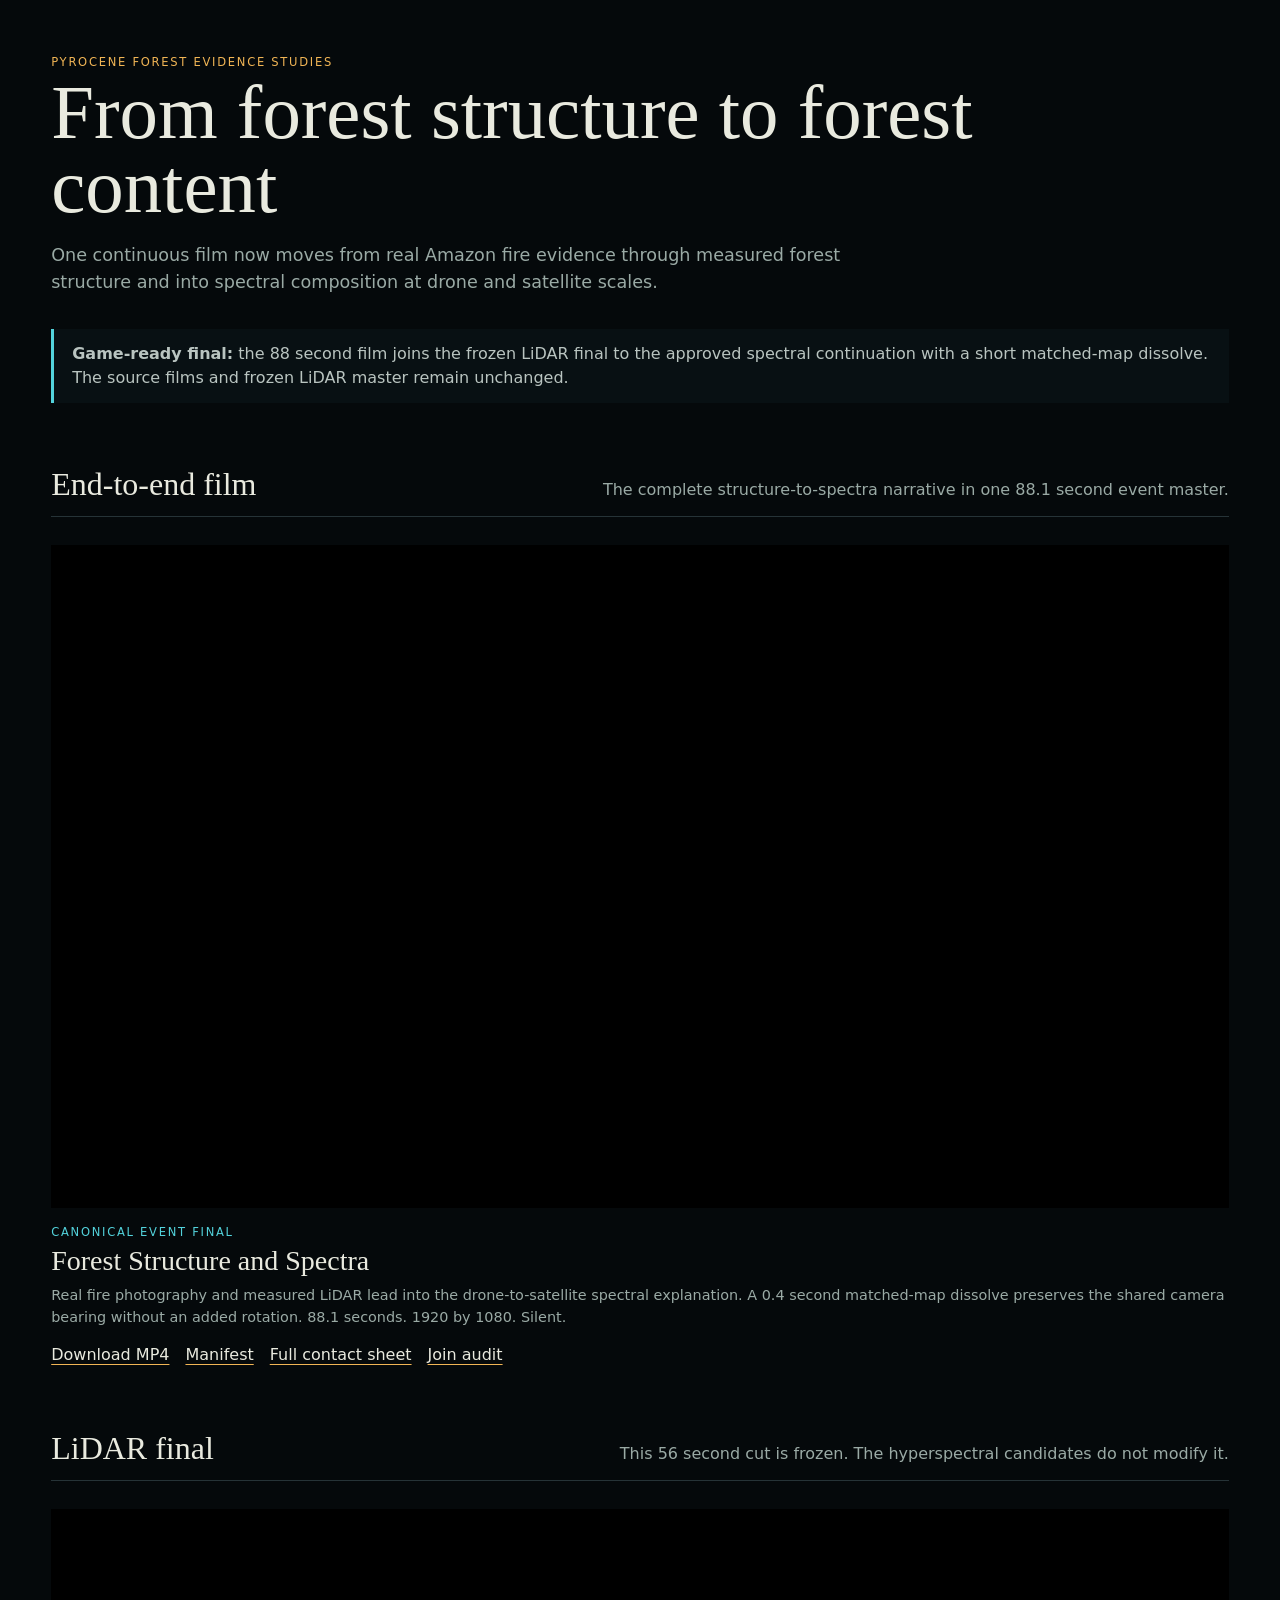
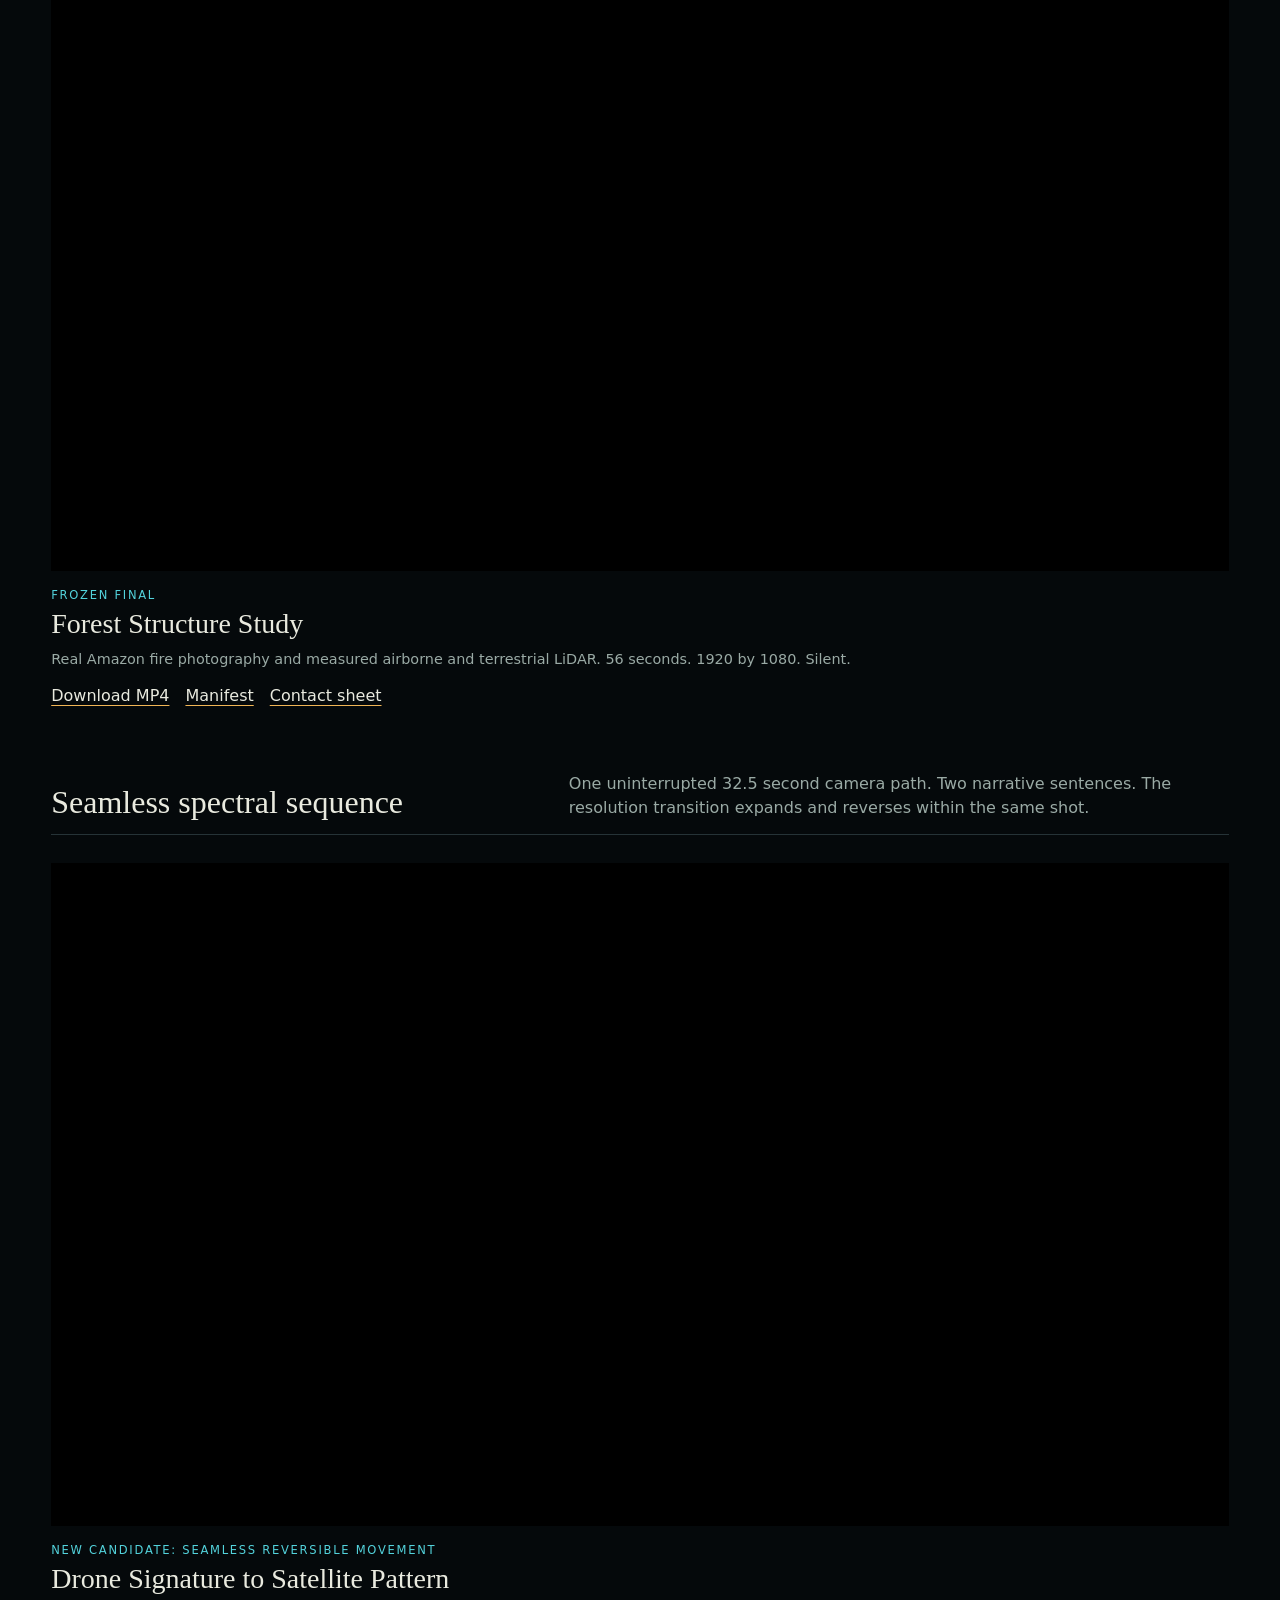
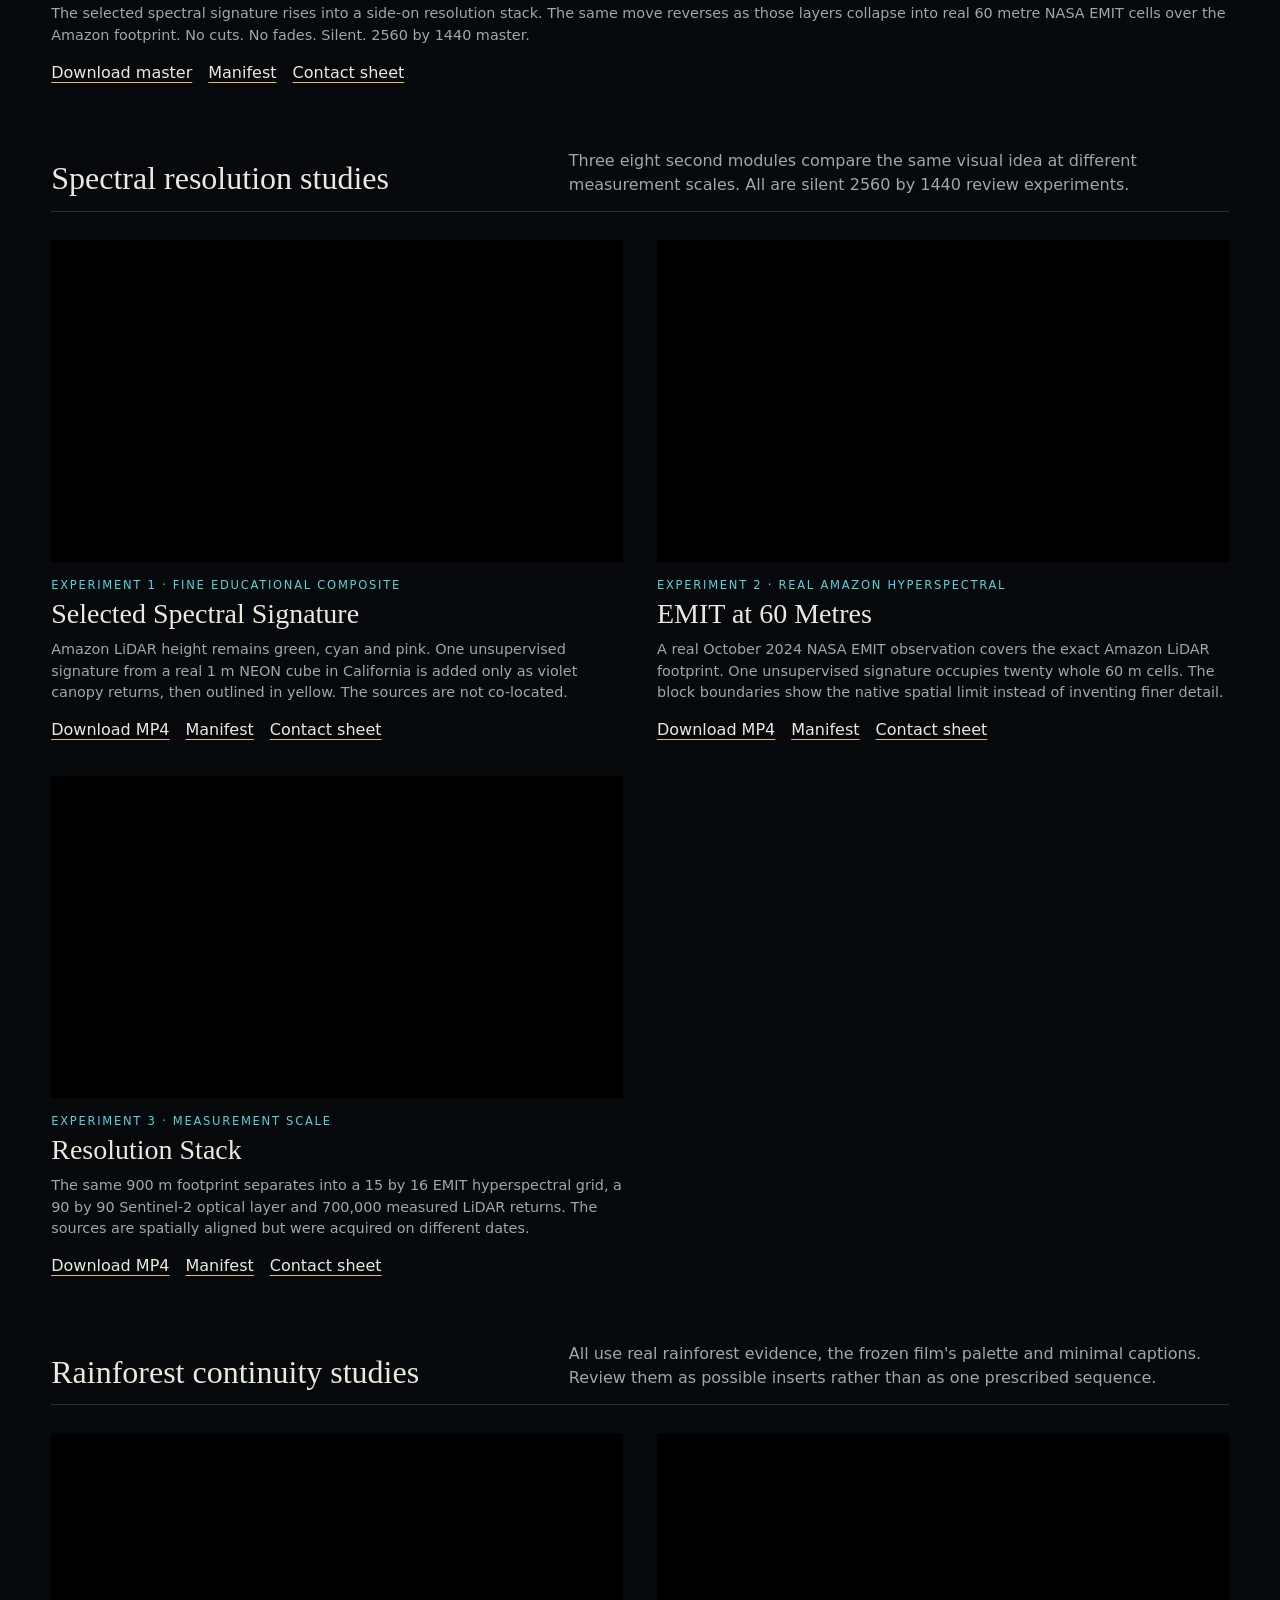
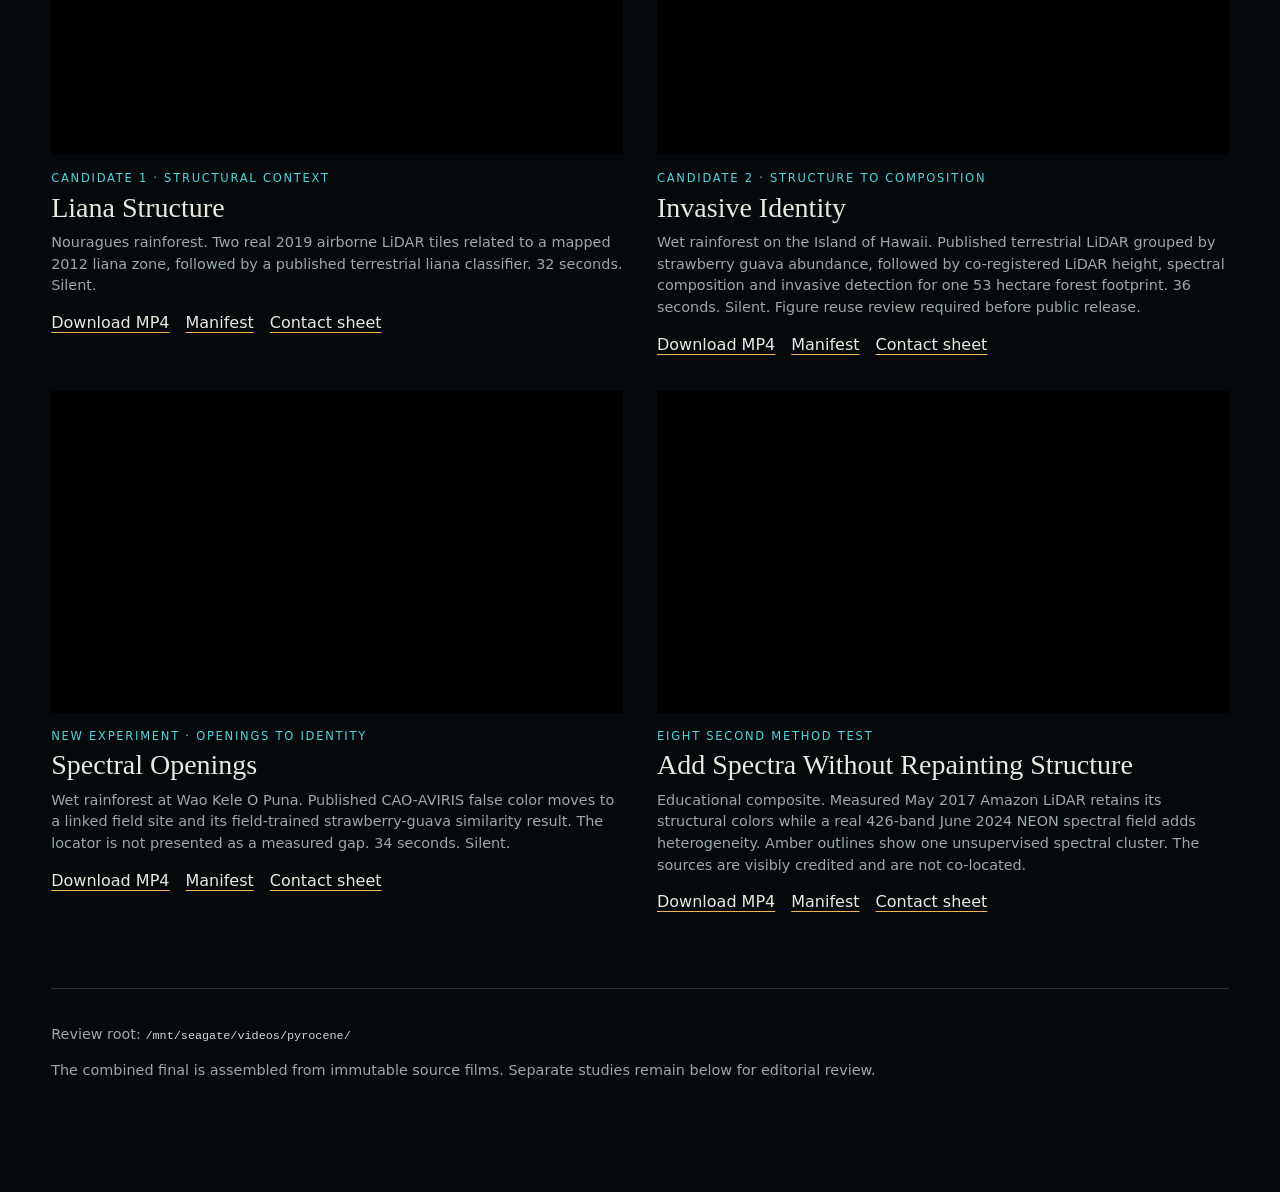
==== stage2/films/index.html @ 1b2e0196 "One script to start the evening, and make the trench an actual line Four things.  The fire lab dropd" ====
<!doctype html>
<html lang="en">
<head>
  <meta charset="utf-8">
  <meta name="viewport" content="width=device-width,initial-scale=1">
  <title>Pyrocene Forest Evidence Studies</title>
  <style>
    :root{color-scheme:dark;--ink:#05090b;--paper:#e9eadf;--muted:#9aaaa5;--cyan:#53d3dc;--amber:#f1b555;--line:#263337;--panel:#081013}
    *{box-sizing:border-box}body{margin:0;background:var(--ink);color:var(--paper);font:16px/1.5 system-ui,sans-serif}main{width:min(1440px,92vw);margin:0 auto;padding:54px 0 96px}
    .eyebrow,.label{font-size:.72rem;letter-spacing:.15em;text-transform:uppercase}.eyebrow{color:var(--amber)}.label{color:var(--cyan);margin-top:16px}
    h1{max-width:1000px;margin:.28rem 0 1rem;font:clamp(2.5rem,6vw,5.8rem)/.97 Georgia,serif;font-weight:400}.lede{max-width:850px;color:var(--muted);font-size:1.1rem}
    .notice{margin:34px 0 0;border-left:3px solid var(--cyan);padding:13px 18px;background:var(--panel);color:#b9c4c0}
    section{margin-top:64px}.section-head{display:flex;align-items:end;justify-content:space-between;gap:24px;border-bottom:1px solid var(--line);padding-bottom:14px}.section-head h2{margin:0;font:2rem/1.1 Georgia,serif;font-weight:400}.section-head p{max-width:660px;margin:0;color:var(--muted)}
    .films{display:grid;grid-template-columns:repeat(auto-fit,minmax(min(100%,390px),1fr));gap:34px;margin-top:28px}.film h3{font:1.75rem/1.1 Georgia,serif;font-weight:400;margin:.3rem 0}.film p{margin:.55rem 0}.meta{color:var(--muted);font-size:.9rem}
    video{display:block;width:100%;background:#000;aspect-ratio:16/9}.actions{display:flex;gap:16px;flex-wrap:wrap;margin-top:14px}a{color:var(--paper);text-decoration-color:var(--amber);text-underline-offset:4px}code{color:#cdd8d5;font-size:.82em;overflow-wrap:anywhere}
    footer{margin-top:74px;padding-top:20px;border-top:1px solid var(--line);color:var(--muted);font-size:.9rem}@media(max-width:720px){main{padding-top:30px}.section-head{display:block}.section-head p{margin-top:8px}}
  </style>
</head>
<body><main>
  <div class="eyebrow">Pyrocene forest evidence studies</div>
  <h1>From forest structure to forest content</h1>
  <p class="lede">One continuous film now moves from real Amazon fire evidence through measured forest structure and into spectral composition at drone and satellite scales.</p>
  <div class="notice"><strong>Game-ready final:</strong> the 88 second film joins the frozen LiDAR final to the approved spectral continuation with a short matched-map dissolve. The source films and frozen LiDAR master remain unchanged.</div>

  <section>
    <div class="section-head"><h2>End-to-end film</h2><p>The complete structure-to-spectra narrative in one 88.1 second event master.</p></div>
    <div class="films">
      <article class="film">
        <video controls preload="metadata" poster="qa/combined-v1/poster.jpg"><source src="final/pyrocene-forest-structure-and-spectra-v1.mp4" type="video/mp4"></video>
        <div class="label">Canonical event final</div>
        <h3>Forest Structure and Spectra</h3>
        <p class="meta">Real fire photography and measured LiDAR lead into the drone-to-satellite spectral explanation. A 0.4 second matched-map dissolve preserves the shared camera bearing without an added rotation. 88.1 seconds. 1920 by 1080. Silent.</p>
        <div class="actions"><a href="final/pyrocene-forest-structure-and-spectra-v1.mp4" download>Download MP4</a><a href="final/pyrocene-forest-structure-and-spectra-v1.manifest.json">Manifest</a><a href="qa/combined-v1/contact.png">Full contact sheet</a><a href="qa/combined-v1/join-contact.png">Join audit</a></div>
      </article>
    </div>
  </section>

  <section>
    <div class="section-head"><h2>LiDAR final</h2><p>This 56 second cut is frozen. The hyperspectral candidates do not modify it.</p></div>
    <div class="films">
      <article class="film">
        <video controls preload="metadata" poster="lidar/qa/single-frames/00-00-38.png"><source src="lidar/final/forest-structure-single-v1.mp4" type="video/mp4"></video>
        <div class="label">Frozen final</div>
        <h3>Forest Structure Study</h3>
        <p class="meta">Real Amazon fire photography and measured airborne and terrestrial LiDAR. 56 seconds. 1920 by 1080. Silent.</p>
        <div class="actions"><a href="lidar/final/forest-structure-single-v1.mp4" download>Download MP4</a><a href="lidar/final/forest-structure-single-v1.manifest.json">Manifest</a><a href="lidar/qa/single-contact-full.jpg">Contact sheet</a></div>
      </article>
    </div>
  </section>

  <section>
    <div class="section-head"><h2>Seamless spectral sequence</h2><p>One uninterrupted 32.5 second camera path. Two narrative sentences. The resolution transition expands and reverses within the same shot.</p></div>
    <div class="films">
      <article class="film">
        <video controls preload="metadata" poster="rainforest-continuity/qa/spectral-seamless/poster-v1.jpg"><source src="rainforest-continuity/review/amazon-spectral-seamless-v1-1080p.mp4" type="video/mp4"></video>
        <div class="label">New candidate: seamless reversible movement</div>
        <h3>Drone Signature to Satellite Pattern</h3>
        <p class="meta">The selected spectral signature rises into a side-on resolution stack. The same move reverses as those layers collapse into real 60 metre NASA EMIT cells over the Amazon footprint. No cuts. No fades. Silent. 2560 by 1440 master.</p>
        <div class="actions"><a href="rainforest-continuity/experiments/amazon-spectral-seamless-v1.mp4" download>Download master</a><a href="rainforest-continuity/experiments/amazon-spectral-seamless-v1.manifest.json">Manifest</a><a href="rainforest-continuity/qa/spectral-seamless/contact-v1.png">Contact sheet</a></div>
      </article>
    </div>
  </section>

  <section>
    <div class="section-head"><h2>Spectral resolution studies</h2><p>Three eight second modules compare the same visual idea at different measurement scales. All are silent 2560 by 1440 review experiments.</p></div>
    <div class="films">
      <article class="film">
        <video controls preload="metadata" poster="rainforest-continuity/qa/spectral-resolution-full/amazon-neon-selected-signature-v2-6.5.png"><source src="rainforest-continuity/review/amazon-neon-selected-signature-v2-1080p.mp4" type="video/mp4"></video>
        <div class="label">Experiment 1 · fine educational composite</div>
        <h3>Selected Spectral Signature</h3>
        <p class="meta">Amazon LiDAR height remains green, cyan and pink. One unsupervised signature from a real 1 m NEON cube in California is added only as violet canopy returns, then outlined in yellow. The sources are not co-located.</p>
        <div class="actions"><a href="rainforest-continuity/experiments/amazon-neon-selected-signature-v2.mp4" download>Download MP4</a><a href="rainforest-continuity/experiments/amazon-neon-selected-signature-v2.manifest.json">Manifest</a><a href="rainforest-continuity/qa/spectral-resolution-full/amazon-neon-selected-signature-v2-contact.jpg">Contact sheet</a></div>
      </article>
      <article class="film">
        <video controls preload="metadata" poster="rainforest-continuity/qa/spectral-resolution-full/amazon-emit-60m-signature-v1-6.5.png"><source src="rainforest-continuity/review/amazon-emit-60m-signature-v1-1080p.mp4" type="video/mp4"></video>
        <div class="label">Experiment 2 · real Amazon hyperspectral</div>
        <h3>EMIT at 60 Metres</h3>
        <p class="meta">A real October 2024 NASA EMIT observation covers the exact Amazon LiDAR footprint. One unsupervised signature occupies twenty whole 60 m cells. The block boundaries show the native spatial limit instead of inventing finer detail.</p>
        <div class="actions"><a href="rainforest-continuity/experiments/amazon-emit-60m-signature-v1.mp4" download>Download MP4</a><a href="rainforest-continuity/experiments/amazon-emit-60m-signature-v1.manifest.json">Manifest</a><a href="rainforest-continuity/qa/spectral-resolution-full/amazon-emit-60m-signature-v1-contact.jpg">Contact sheet</a></div>
      </article>
      <article class="film">
        <video controls preload="metadata" poster="rainforest-continuity/qa/spectral-resolution-full/amazon-resolution-stack-v1-6.5.png"><source src="rainforest-continuity/review/amazon-resolution-stack-v1-1080p.mp4" type="video/mp4"></video>
        <div class="label">Experiment 3 · measurement scale</div>
        <h3>Resolution Stack</h3>
        <p class="meta">The same 900 m footprint separates into a 15 by 16 EMIT hyperspectral grid, a 90 by 90 Sentinel-2 optical layer and 700,000 measured LiDAR returns. The sources are spatially aligned but were acquired on different dates.</p>
        <div class="actions"><a href="rainforest-continuity/experiments/amazon-resolution-stack-v1.mp4" download>Download MP4</a><a href="rainforest-continuity/experiments/amazon-resolution-stack-v1.manifest.json">Manifest</a><a href="rainforest-continuity/qa/spectral-resolution-full/amazon-resolution-stack-v1-contact.jpg">Contact sheet</a></div>
      </article>
    </div>
  </section>

  <section>
    <div class="section-head"><h2>Rainforest continuity studies</h2><p>All use real rainforest evidence, the frozen film's palette and minimal captions. Review them as possible inserts rather than as one prescribed sequence.</p></div>
    <div class="films">
      <article class="film">
        <video controls preload="metadata" poster="rainforest-continuity/qa/full/liana-structure-poster.jpg"><source src="rainforest-continuity/candidates/liana-structure.mp4" type="video/mp4"></video>
        <div class="label">Candidate 1 · structural context</div>
        <h3>Liana Structure</h3>
        <p class="meta">Nouragues rainforest. Two real 2019 airborne LiDAR tiles related to a mapped 2012 liana zone, followed by a published terrestrial liana classifier. 32 seconds. Silent.</p>
        <div class="actions"><a href="rainforest-continuity/candidates/liana-structure.mp4" download>Download MP4</a><a href="rainforest-continuity/candidates/liana-structure.manifest.json">Manifest</a><a href="rainforest-continuity/qa/full/liana-structure-contact.jpg">Contact sheet</a></div>
      </article>
      <article class="film">
        <video controls preload="metadata" poster="rainforest-continuity/qa/full/invasive-identity-poster.jpg"><source src="rainforest-continuity/candidates/invasive-identity.mp4" type="video/mp4"></video>
        <div class="label">Candidate 2 · structure to composition</div>
        <h3>Invasive Identity</h3>
        <p class="meta">Wet rainforest on the Island of Hawaii. Published terrestrial LiDAR grouped by strawberry guava abundance, followed by co-registered LiDAR height, spectral composition and invasive detection for one 53 hectare forest footprint. 36 seconds. Silent. Figure reuse review required before public release.</p>
        <div class="actions"><a href="rainforest-continuity/candidates/invasive-identity.mp4" download>Download MP4</a><a href="rainforest-continuity/candidates/invasive-identity.manifest.json">Manifest</a><a href="rainforest-continuity/qa/full/invasive-identity-contact.jpg">Contact sheet</a></div>
      </article>
      <article class="film">
        <video controls preload="metadata" poster="rainforest-continuity/qa/spectral-openings-full/poster.jpg"><source src="rainforest-continuity/experiments/spectral-openings-v1.mp4" type="video/mp4"></video>
        <div class="label">New experiment · openings to identity</div>
        <h3>Spectral Openings</h3>
        <p class="meta">Wet rainforest at Wao Kele O Puna. Published CAO-AVIRIS false color moves to a linked field site and its field-trained strawberry-guava similarity result. The locator is not presented as a measured gap. 34 seconds. Silent.</p>
        <div class="actions"><a href="rainforest-continuity/experiments/spectral-openings-v1.mp4" download>Download MP4</a><a href="rainforest-continuity/experiments/spectral-openings-v1.manifest.json">Manifest</a><a href="rainforest-continuity/qa/spectral-openings-full/contact.jpg">Contact sheet</a></div>
      </article>
      <article class="film">
        <video controls preload="metadata" poster="rainforest-continuity/qa/amazon-neon-spectral-overlay-v1/frame-7.2.jpg"><source src="rainforest-continuity/experiments/amazon-neon-spectral-overlay-snippet-v1.mp4" type="video/mp4"></video>
        <div class="label">Eight second method test</div>
        <h3>Add Spectra Without Repainting Structure</h3>
        <p class="meta">Educational composite. Measured May 2017 Amazon LiDAR retains its structural colors while a real 426-band June 2024 NEON spectral field adds heterogeneity. Amber outlines show one unsupervised spectral cluster. The sources are visibly credited and are not co-located.</p>
        <div class="actions"><a href="rainforest-continuity/experiments/amazon-neon-spectral-overlay-snippet-v1.mp4" download>Download MP4</a><a href="rainforest-continuity/experiments/amazon-neon-spectral-overlay-snippet-v1.manifest.json">Manifest</a><a href="rainforest-continuity/qa/amazon-neon-spectral-overlay-v1/contact.jpg">Contact sheet</a></div>
      </article>
    </div>
  </section>

  <footer><p>Review root: <code>/mnt/seagate/videos/pyrocene/</code></p><p>The combined final is assembled from immutable source films. Separate studies remain below for editorial review.</p></footer>
</main></body>
</html>
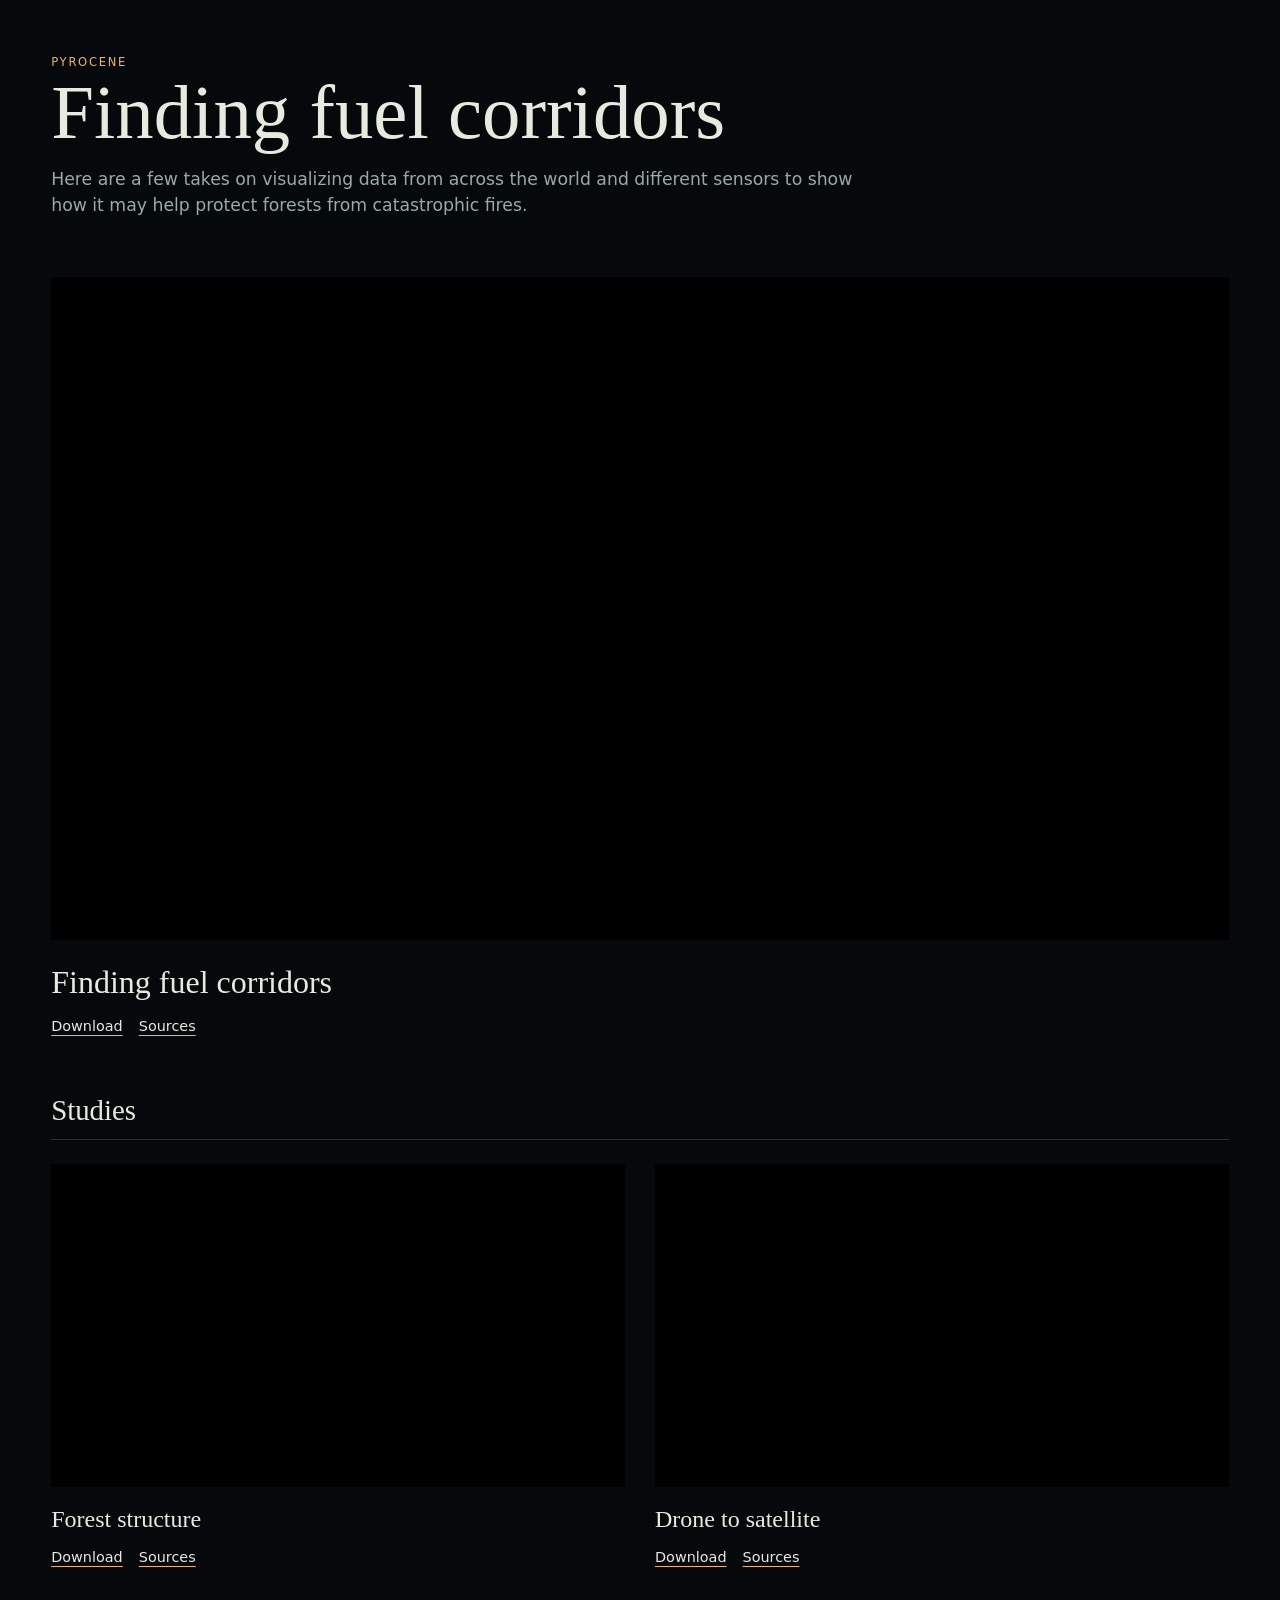
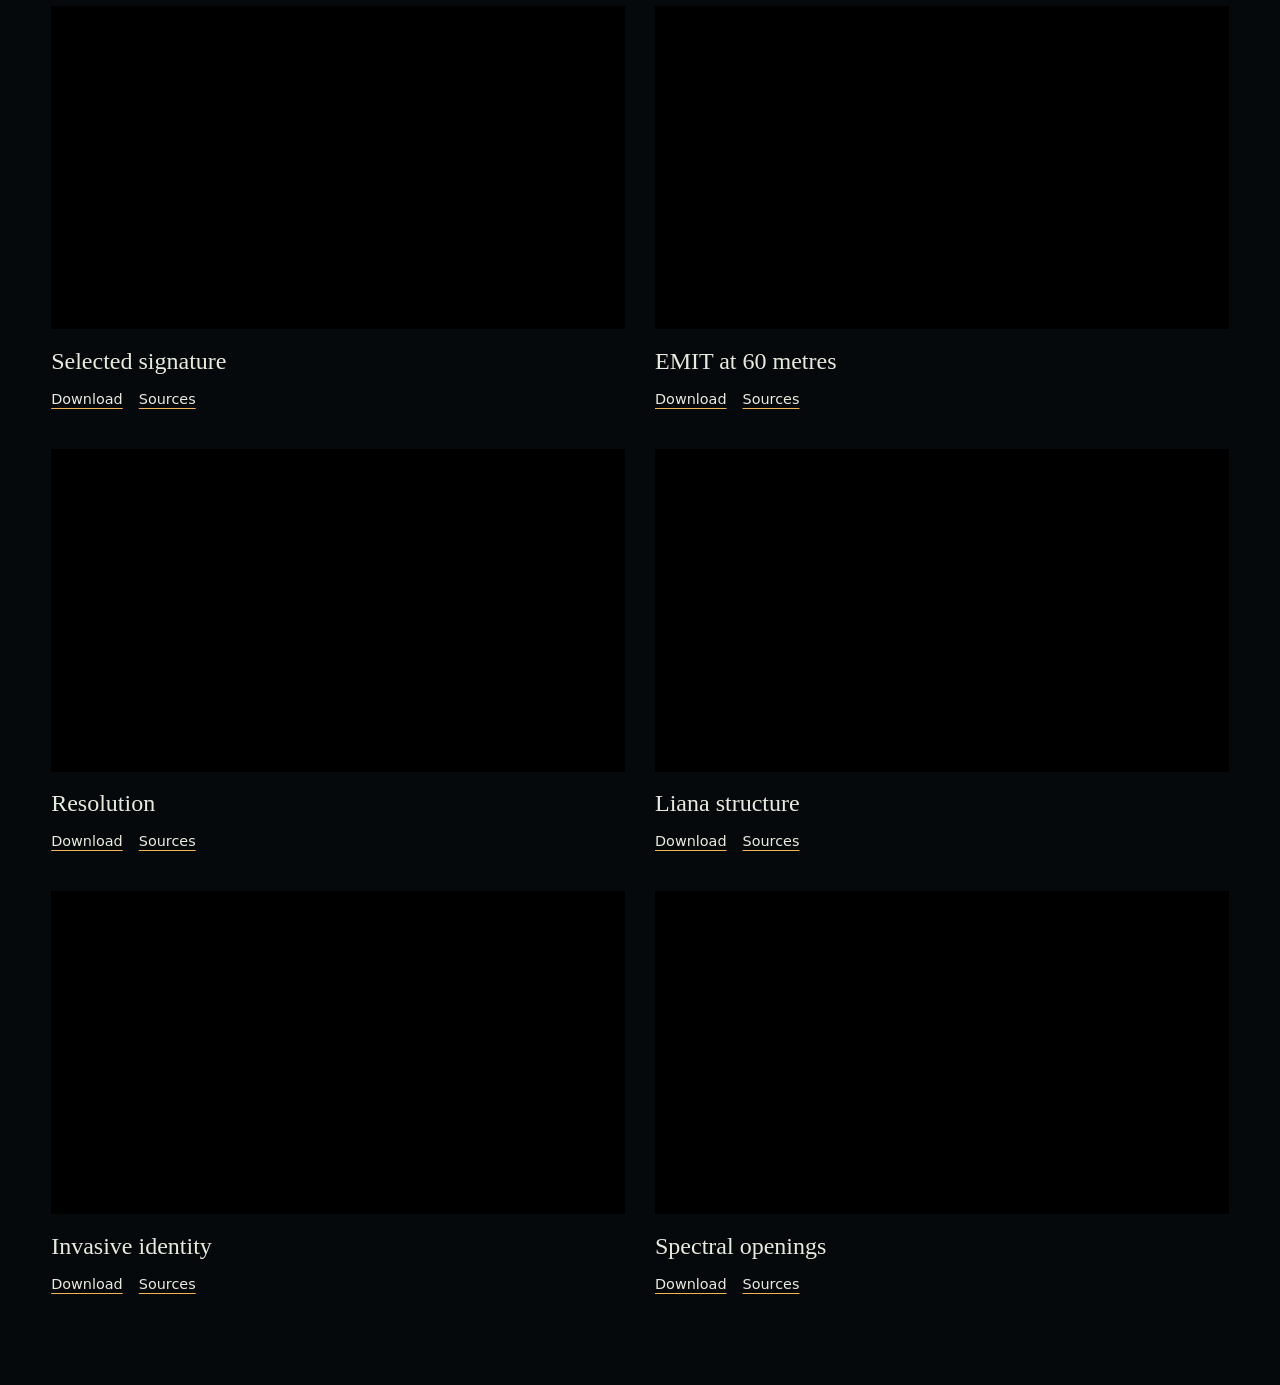
==== commit 239e111b: "stage2: simplify served film gallery" ====
--- a/stage2/films/index.html
+++ b/stage2/films/index.html
@@ -3,125 +3,71 @@
 <head>
   <meta charset="utf-8">
   <meta name="viewport" content="width=device-width,initial-scale=1">
-  <title>Pyrocene Forest Evidence Studies</title>
+  <title>Finding fuel corridors</title>
   <style>
-    :root{color-scheme:dark;--ink:#05090b;--paper:#e9eadf;--muted:#9aaaa5;--cyan:#53d3dc;--amber:#f1b555;--line:#263337;--panel:#081013}
-    *{box-sizing:border-box}body{margin:0;background:var(--ink);color:var(--paper);font:16px/1.5 system-ui,sans-serif}main{width:min(1440px,92vw);margin:0 auto;padding:54px 0 96px}
-    .eyebrow,.label{font-size:.72rem;letter-spacing:.15em;text-transform:uppercase}.eyebrow{color:var(--amber)}.label{color:var(--cyan);margin-top:16px}
-    h1{max-width:1000px;margin:.28rem 0 1rem;font:clamp(2.5rem,6vw,5.8rem)/.97 Georgia,serif;font-weight:400}.lede{max-width:850px;color:var(--muted);font-size:1.1rem}
-    .notice{margin:34px 0 0;border-left:3px solid var(--cyan);padding:13px 18px;background:var(--panel);color:#b9c4c0}
-    section{margin-top:64px}.section-head{display:flex;align-items:end;justify-content:space-between;gap:24px;border-bottom:1px solid var(--line);padding-bottom:14px}.section-head h2{margin:0;font:2rem/1.1 Georgia,serif;font-weight:400}.section-head p{max-width:660px;margin:0;color:var(--muted)}
-    .films{display:grid;grid-template-columns:repeat(auto-fit,minmax(min(100%,390px),1fr));gap:34px;margin-top:28px}.film h3{font:1.75rem/1.1 Georgia,serif;font-weight:400;margin:.3rem 0}.film p{margin:.55rem 0}.meta{color:var(--muted);font-size:.9rem}
-    video{display:block;width:100%;background:#000;aspect-ratio:16/9}.actions{display:flex;gap:16px;flex-wrap:wrap;margin-top:14px}a{color:var(--paper);text-decoration-color:var(--amber);text-underline-offset:4px}code{color:#cdd8d5;font-size:.82em;overflow-wrap:anywhere}
-    footer{margin-top:74px;padding-top:20px;border-top:1px solid var(--line);color:var(--muted);font-size:.9rem}@media(max-width:720px){main{padding-top:30px}.section-head{display:block}.section-head p{margin-top:8px}}
+    :root{color-scheme:dark;--ink:#05090b;--paper:#e9eadf;--muted:#9aaaa5;--amber:#f1b555;--line:#263337}
+    *{box-sizing:border-box}body{margin:0;background:var(--ink);color:var(--paper);font:16px/1.5 system-ui,sans-serif}main{width:min(1440px,92vw);margin:0 auto;padding:54px 0 90px}
+    .eyebrow{color:var(--amber);font-size:.72rem;letter-spacing:.15em;text-transform:uppercase}h1{max-width:1000px;margin:.28rem 0 1rem;font:clamp(2.5rem,6vw,5.8rem)/.97 Georgia,serif;font-weight:400}.lede{max-width:820px;color:var(--muted);font-size:1.08rem}
+    section{margin-top:58px}.hero h2,.study h3{font-family:Georgia,serif;font-weight:400}.hero h2{font-size:2rem;margin:18px 0 0}.studies{display:grid;grid-template-columns:repeat(auto-fit,minmax(min(100%,390px),1fr));gap:38px 30px;margin-top:24px}.study h3{font-size:1.5rem;margin:14px 0 0}.section-title{border-bottom:1px solid var(--line);padding-bottom:12px;font:400 1.8rem/1.1 Georgia,serif}
+    video{display:block;width:100%;background:#000;aspect-ratio:16/9}.actions{display:flex;gap:16px;flex-wrap:wrap;margin-top:10px;font-size:.9rem}a{color:var(--paper);text-decoration-color:var(--amber);text-underline-offset:4px}
+    @media(max-width:720px){main{padding-top:30px}}
   </style>
 </head>
 <body><main>
-  <div class="eyebrow">Pyrocene forest evidence studies</div>
-  <h1>From forest structure to forest content</h1>
-  <p class="lede">One continuous film now moves from real Amazon fire evidence through measured forest structure and into spectral composition at drone and satellite scales.</p>
-  <div class="notice"><strong>Game-ready final:</strong> the 88 second film joins the frozen LiDAR final to the approved spectral continuation with a short matched-map dissolve. The source films and frozen LiDAR master remain unchanged.</div>
+  <div class="eyebrow">Pyrocene</div>
+  <h1>Finding fuel corridors</h1>
+  <p class="lede">Here are a few takes on visualizing data from across the world and different sensors to show how it may help protect forests from catastrophic fires.</p>
+
+  <section class="hero">
+    <video controls preload="metadata" poster="qa/finding-fuel-corridors-v2/poster.jpg"><source src="final/finding-fuel-corridors-v2.mp4" type="video/mp4"></video>
+    <h2>Finding fuel corridors</h2>
+    <div class="actions"><a href="final/finding-fuel-corridors-v2.mp4" download>Download</a><a href="final/finding-fuel-corridors-v2.manifest.json">Sources</a></div>
+  </section>
 
   <section>
-    <div class="section-head"><h2>End-to-end film</h2><p>The complete structure-to-spectra narrative in one 88.1 second event master.</p></div>
-    <div class="films">
-      <article class="film">
-        <video controls preload="metadata" poster="qa/combined-v1/poster.jpg"><source src="final/pyrocene-forest-structure-and-spectra-v1.mp4" type="video/mp4"></video>
-        <div class="label">Canonical event final</div>
-        <h3>Forest Structure and Spectra</h3>
-        <p class="meta">Real fire photography and measured LiDAR lead into the drone-to-satellite spectral explanation. A 0.4 second matched-map dissolve preserves the shared camera bearing without an added rotation. 88.1 seconds. 1920 by 1080. Silent.</p>
-        <div class="actions"><a href="final/pyrocene-forest-structure-and-spectra-v1.mp4" download>Download MP4</a><a href="final/pyrocene-forest-structure-and-spectra-v1.manifest.json">Manifest</a><a href="qa/combined-v1/contact.png">Full contact sheet</a><a href="qa/combined-v1/join-contact.png">Join audit</a></div>
+    <div class="section-title">Studies</div>
+    <div class="studies">
+      <article class="study">
+        <video controls preload="metadata" poster="lidar/qa/single-frames/00-00-38.png"><source src="lidar/final/forest-structure-single-v1.mp4" type="video/mp4"></video>
+        <h3>Forest structure</h3>
+        <div class="actions"><a href="lidar/final/forest-structure-single-v1.mp4" download>Download</a><a href="lidar/final/forest-structure-single-v1.manifest.json">Sources</a></div>
+      </article>
+      <article class="study">
+        <video controls preload="metadata" poster="rainforest-continuity/qa/spectral-seamless/poster-v1.jpg"><source src="rainforest-continuity/review/amazon-spectral-seamless-v1-1080p.mp4" type="video/mp4"></video>
+        <h3>Drone to satellite</h3>
+        <div class="actions"><a href="rainforest-continuity/experiments/amazon-spectral-seamless-v1.mp4" download>Download</a><a href="rainforest-continuity/experiments/amazon-spectral-seamless-v1.manifest.json">Sources</a></div>
+      </article>
+      <article class="study">
+        <video controls preload="metadata" poster="rainforest-continuity/qa/spectral-resolution-full/amazon-neon-selected-signature-v2-6.5.png"><source src="rainforest-continuity/review/amazon-neon-selected-signature-v2-1080p.mp4" type="video/mp4"></video>
+        <h3>Selected signature</h3>
+        <div class="actions"><a href="rainforest-continuity/experiments/amazon-neon-selected-signature-v2.mp4" download>Download</a><a href="rainforest-continuity/experiments/amazon-neon-selected-signature-v2.manifest.json">Sources</a></div>
+      </article>
+      <article class="study">
+        <video controls preload="metadata" poster="rainforest-continuity/qa/spectral-resolution-full/amazon-emit-60m-signature-v1-6.5.png"><source src="rainforest-continuity/review/amazon-emit-60m-signature-v1-1080p.mp4" type="video/mp4"></video>
+        <h3>EMIT at 60 metres</h3>
+        <div class="actions"><a href="rainforest-continuity/experiments/amazon-emit-60m-signature-v1.mp4" download>Download</a><a href="rainforest-continuity/experiments/amazon-emit-60m-signature-v1.manifest.json">Sources</a></div>
+      </article>
+      <article class="study">
+        <video controls preload="metadata" poster="rainforest-continuity/qa/spectral-resolution-full/amazon-resolution-stack-v1-6.5.png"><source src="rainforest-continuity/review/amazon-resolution-stack-v1-1080p.mp4" type="video/mp4"></video>
+        <h3>Resolution</h3>
+        <div class="actions"><a href="rainforest-continuity/experiments/amazon-resolution-stack-v1.mp4" download>Download</a><a href="rainforest-continuity/experiments/amazon-resolution-stack-v1.manifest.json">Sources</a></div>
+      </article>
+      <article class="study">
+        <video controls preload="metadata" poster="rainforest-continuity/qa/full/liana-structure-poster.jpg"><source src="rainforest-continuity/candidates/liana-structure.mp4" type="video/mp4"></video>
+        <h3>Liana structure</h3>
+        <div class="actions"><a href="rainforest-continuity/candidates/liana-structure.mp4" download>Download</a><a href="rainforest-continuity/candidates/liana-structure.manifest.json">Sources</a></div>
+      </article>
+      <article class="study">
+        <video controls preload="metadata" poster="rainforest-continuity/qa/full/invasive-identity-poster.jpg"><source src="rainforest-continuity/candidates/invasive-identity.mp4" type="video/mp4"></video>
+        <h3>Invasive identity</h3>
+        <div class="actions"><a href="rainforest-continuity/candidates/invasive-identity.mp4" download>Download</a><a href="rainforest-continuity/candidates/invasive-identity.manifest.json">Sources</a></div>
+      </article>
+      <article class="study">
+        <video controls preload="metadata" poster="rainforest-continuity/qa/spectral-openings-full/poster.jpg"><source src="rainforest-continuity/experiments/spectral-openings-v1.mp4" type="video/mp4"></video>
+        <h3>Spectral openings</h3>
+        <div class="actions"><a href="rainforest-continuity/experiments/spectral-openings-v1.mp4" download>Download</a><a href="rainforest-continuity/experiments/spectral-openings-v1.manifest.json">Sources</a></div>
       </article>
     </div>
   </section>
-
-  <section>
-    <div class="section-head"><h2>LiDAR final</h2><p>This 56 second cut is frozen. The hyperspectral candidates do not modify it.</p></div>
-    <div class="films">
-      <article class="film">
-        <video controls preload="metadata" poster="lidar/qa/single-frames/00-00-38.png"><source src="lidar/final/forest-structure-single-v1.mp4" type="video/mp4"></video>
-        <div class="label">Frozen final</div>
-        <h3>Forest Structure Study</h3>
-        <p class="meta">Real Amazon fire photography and measured airborne and terrestrial LiDAR. 56 seconds. 1920 by 1080. Silent.</p>
-        <div class="actions"><a href="lidar/final/forest-structure-single-v1.mp4" download>Download MP4</a><a href="lidar/final/forest-structure-single-v1.manifest.json">Manifest</a><a href="lidar/qa/single-contact-full.jpg">Contact sheet</a></div>
-      </article>
-    </div>
-  </section>
-
-  <section>
-    <div class="section-head"><h2>Seamless spectral sequence</h2><p>One uninterrupted 32.5 second camera path. Two narrative sentences. The resolution transition expands and reverses within the same shot.</p></div>
-    <div class="films">
-      <article class="film">
-        <video controls preload="metadata" poster="rainforest-continuity/qa/spectral-seamless/poster-v1.jpg"><source src="rainforest-continuity/review/amazon-spectral-seamless-v1-1080p.mp4" type="video/mp4"></video>
-        <div class="label">New candidate: seamless reversible movement</div>
-        <h3>Drone Signature to Satellite Pattern</h3>
-        <p class="meta">The selected spectral signature rises into a side-on resolution stack. The same move reverses as those layers collapse into real 60 metre NASA EMIT cells over the Amazon footprint. No cuts. No fades. Silent. 2560 by 1440 master.</p>
-        <div class="actions"><a href="rainforest-continuity/experiments/amazon-spectral-seamless-v1.mp4" download>Download master</a><a href="rainforest-continuity/experiments/amazon-spectral-seamless-v1.manifest.json">Manifest</a><a href="rainforest-continuity/qa/spectral-seamless/contact-v1.png">Contact sheet</a></div>
-      </article>
-    </div>
-  </section>
-
-  <section>
-    <div class="section-head"><h2>Spectral resolution studies</h2><p>Three eight second modules compare the same visual idea at different measurement scales. All are silent 2560 by 1440 review experiments.</p></div>
-    <div class="films">
-      <article class="film">
-        <video controls preload="metadata" poster="rainforest-continuity/qa/spectral-resolution-full/amazon-neon-selected-signature-v2-6.5.png"><source src="rainforest-continuity/review/amazon-neon-selected-signature-v2-1080p.mp4" type="video/mp4"></video>
-        <div class="label">Experiment 1 · fine educational composite</div>
-        <h3>Selected Spectral Signature</h3>
-        <p class="meta">Amazon LiDAR height remains green, cyan and pink. One unsupervised signature from a real 1 m NEON cube in California is added only as violet canopy returns, then outlined in yellow. The sources are not co-located.</p>
-        <div class="actions"><a href="rainforest-continuity/experiments/amazon-neon-selected-signature-v2.mp4" download>Download MP4</a><a href="rainforest-continuity/experiments/amazon-neon-selected-signature-v2.manifest.json">Manifest</a><a href="rainforest-continuity/qa/spectral-resolution-full/amazon-neon-selected-signature-v2-contact.jpg">Contact sheet</a></div>
-      </article>
-      <article class="film">
-        <video controls preload="metadata" poster="rainforest-continuity/qa/spectral-resolution-full/amazon-emit-60m-signature-v1-6.5.png"><source src="rainforest-continuity/review/amazon-emit-60m-signature-v1-1080p.mp4" type="video/mp4"></video>
-        <div class="label">Experiment 2 · real Amazon hyperspectral</div>
-        <h3>EMIT at 60 Metres</h3>
-        <p class="meta">A real October 2024 NASA EMIT observation covers the exact Amazon LiDAR footprint. One unsupervised signature occupies twenty whole 60 m cells. The block boundaries show the native spatial limit instead of inventing finer detail.</p>
-        <div class="actions"><a href="rainforest-continuity/experiments/amazon-emit-60m-signature-v1.mp4" download>Download MP4</a><a href="rainforest-continuity/experiments/amazon-emit-60m-signature-v1.manifest.json">Manifest</a><a href="rainforest-continuity/qa/spectral-resolution-full/amazon-emit-60m-signature-v1-contact.jpg">Contact sheet</a></div>
-      </article>
-      <article class="film">
-        <video controls preload="metadata" poster="rainforest-continuity/qa/spectral-resolution-full/amazon-resolution-stack-v1-6.5.png"><source src="rainforest-continuity/review/amazon-resolution-stack-v1-1080p.mp4" type="video/mp4"></video>
-        <div class="label">Experiment 3 · measurement scale</div>
-        <h3>Resolution Stack</h3>
-        <p class="meta">The same 900 m footprint separates into a 15 by 16 EMIT hyperspectral grid, a 90 by 90 Sentinel-2 optical layer and 700,000 measured LiDAR returns. The sources are spatially aligned but were acquired on different dates.</p>
-        <div class="actions"><a href="rainforest-continuity/experiments/amazon-resolution-stack-v1.mp4" download>Download MP4</a><a href="rainforest-continuity/experiments/amazon-resolution-stack-v1.manifest.json">Manifest</a><a href="rainforest-continuity/qa/spectral-resolution-full/amazon-resolution-stack-v1-contact.jpg">Contact sheet</a></div>
-      </article>
-    </div>
-  </section>
-
-  <section>
-    <div class="section-head"><h2>Rainforest continuity studies</h2><p>All use real rainforest evidence, the frozen film's palette and minimal captions. Review them as possible inserts rather than as one prescribed sequence.</p></div>
-    <div class="films">
-      <article class="film">
-        <video controls preload="metadata" poster="rainforest-continuity/qa/full/liana-structure-poster.jpg"><source src="rainforest-continuity/candidates/liana-structure.mp4" type="video/mp4"></video>
-        <div class="label">Candidate 1 · structural context</div>
-        <h3>Liana Structure</h3>
-        <p class="meta">Nouragues rainforest. Two real 2019 airborne LiDAR tiles related to a mapped 2012 liana zone, followed by a published terrestrial liana classifier. 32 seconds. Silent.</p>
-        <div class="actions"><a href="rainforest-continuity/candidates/liana-structure.mp4" download>Download MP4</a><a href="rainforest-continuity/candidates/liana-structure.manifest.json">Manifest</a><a href="rainforest-continuity/qa/full/liana-structure-contact.jpg">Contact sheet</a></div>
-      </article>
-      <article class="film">
-        <video controls preload="metadata" poster="rainforest-continuity/qa/full/invasive-identity-poster.jpg"><source src="rainforest-continuity/candidates/invasive-identity.mp4" type="video/mp4"></video>
-        <div class="label">Candidate 2 · structure to composition</div>
-        <h3>Invasive Identity</h3>
-        <p class="meta">Wet rainforest on the Island of Hawaii. Published terrestrial LiDAR grouped by strawberry guava abundance, followed by co-registered LiDAR height, spectral composition and invasive detection for one 53 hectare forest footprint. 36 seconds. Silent. Figure reuse review required before public release.</p>
-        <div class="actions"><a href="rainforest-continuity/candidates/invasive-identity.mp4" download>Download MP4</a><a href="rainforest-continuity/candidates/invasive-identity.manifest.json">Manifest</a><a href="rainforest-continuity/qa/full/invasive-identity-contact.jpg">Contact sheet</a></div>
-      </article>
-      <article class="film">
-        <video controls preload="metadata" poster="rainforest-continuity/qa/spectral-openings-full/poster.jpg"><source src="rainforest-continuity/experiments/spectral-openings-v1.mp4" type="video/mp4"></video>
-        <div class="label">New experiment · openings to identity</div>
-        <h3>Spectral Openings</h3>
-        <p class="meta">Wet rainforest at Wao Kele O Puna. Published CAO-AVIRIS false color moves to a linked field site and its field-trained strawberry-guava similarity result. The locator is not presented as a measured gap. 34 seconds. Silent.</p>
-        <div class="actions"><a href="rainforest-continuity/experiments/spectral-openings-v1.mp4" download>Download MP4</a><a href="rainforest-continuity/experiments/spectral-openings-v1.manifest.json">Manifest</a><a href="rainforest-continuity/qa/spectral-openings-full/contact.jpg">Contact sheet</a></div>
-      </article>
-      <article class="film">
-        <video controls preload="metadata" poster="rainforest-continuity/qa/amazon-neon-spectral-overlay-v1/frame-7.2.jpg"><source src="rainforest-continuity/experiments/amazon-neon-spectral-overlay-snippet-v1.mp4" type="video/mp4"></video>
-        <div class="label">Eight second method test</div>
-        <h3>Add Spectra Without Repainting Structure</h3>
-        <p class="meta">Educational composite. Measured May 2017 Amazon LiDAR retains its structural colors while a real 426-band June 2024 NEON spectral field adds heterogeneity. Amber outlines show one unsupervised spectral cluster. The sources are visibly credited and are not co-located.</p>
-        <div class="actions"><a href="rainforest-continuity/experiments/amazon-neon-spectral-overlay-snippet-v1.mp4" download>Download MP4</a><a href="rainforest-continuity/experiments/amazon-neon-spectral-overlay-snippet-v1.manifest.json">Manifest</a><a href="rainforest-continuity/qa/amazon-neon-spectral-overlay-v1/contact.jpg">Contact sheet</a></div>
-      </article>
-    </div>
-  </section>
-
-  <footer><p>Review root: <code>/mnt/seagate/videos/pyrocene/</code></p><p>The combined final is assembled from immutable source films. Separate studies remain below for editorial review.</p></footer>
 </main></body>
 </html>
